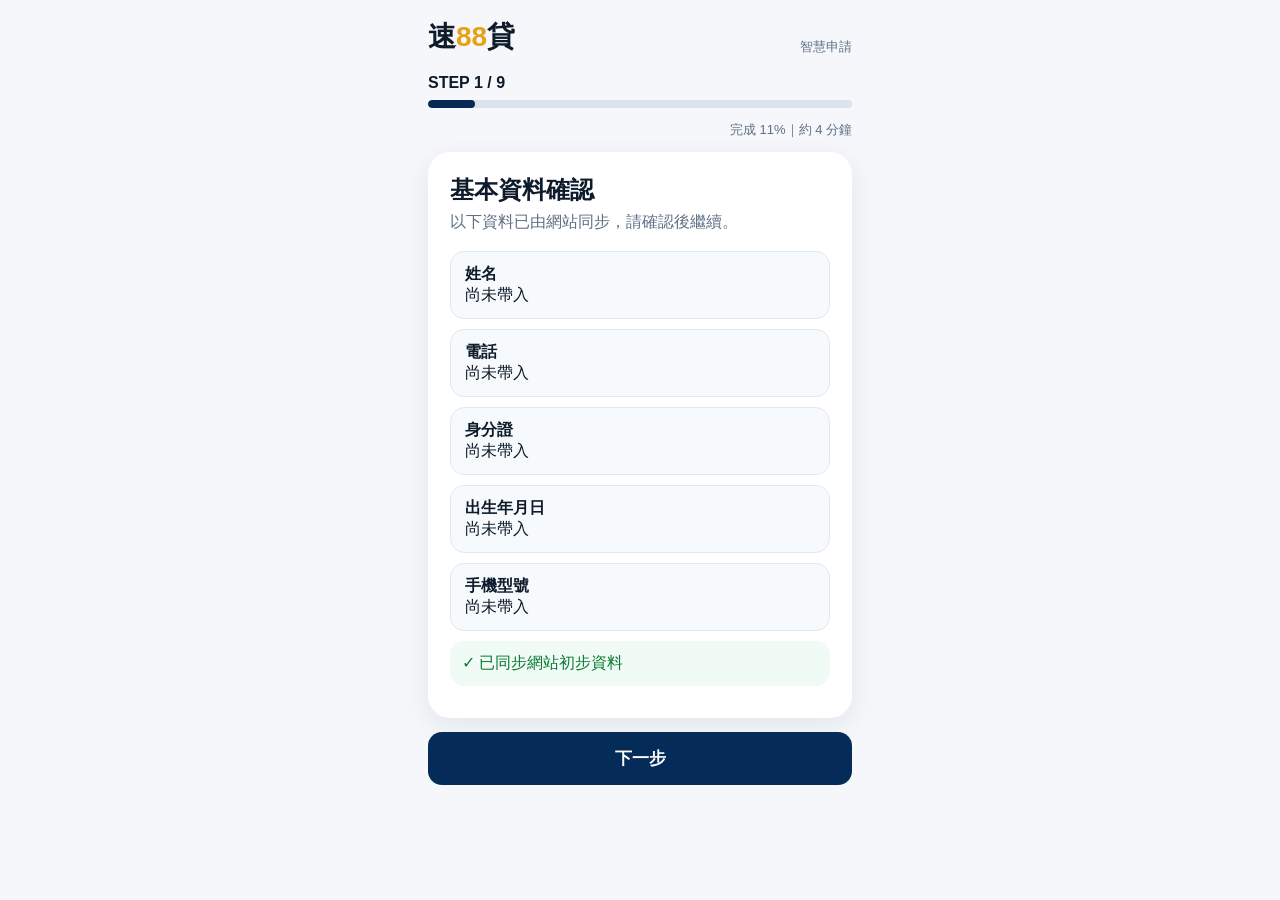
==== apply.html @ 1b544bdb "Add files via upload" ====
<!doctype html><html lang="zh-Hant"><head><meta charset="utf-8"><meta name="viewport" content="width=device-width,initial-scale=1"><title>速88貸｜智慧申請</title><link rel="stylesheet" href="css/app.css"><script src="https://static.line-scdn.net/liff/edge/2/sdk.js"></script></head><body><main class="app"><header><div class="brand"><b>速<span>88</span>貸</b><small>智慧申請</small></div><div class="stepText" id="stepText">STEP 1 / 9</div><div class="bar"><i id="bar"></i></div><p id="timeHint">完成 11%｜約 3 分鐘</p></header><section id="page" class="card"></section><nav class="actions"><button id="prev" class="ghost">上一步</button><button id="next">下一步</button></nav></main><script src="js/apply.js"></script></body></html>
---- css/app.css ----
*{box-sizing:border-box}body{margin:0;background:#f5f7fb;color:#0d1b2a;font-family:-apple-system,BlinkMacSystemFont,"Noto Sans TC","Microsoft JhengHei",sans-serif}.app{max-width:460px;margin:0 auto;min-height:100vh;padding:18px}.brand{display:flex;justify-content:space-between;align-items:end}.brand b{font-size:28px}.brand span{color:#e6a215}.brand small{color:#607086}.stepText{font-weight:700;margin-top:18px}.bar{height:8px;background:#dce3ec;border-radius:99px;overflow:hidden;margin-top:8px}.bar i{display:block;height:100%;width:11%;background:#072a55;border-radius:99px;transition:.25s}#timeHint{font-size:13px;color:#607086;text-align:right}.card{background:#fff;border-radius:22px;padding:22px;box-shadow:0 8px 28px rgba(13,27,42,.08);min-height:560px}.title{font-size:24px;font-weight:800;margin:0 0 6px}.sub{color:#607086;margin:0 0 18px}.field{margin:14px 0}.field label{display:block;font-weight:700;margin-bottom:7px}.field input,.field select,.field textarea{width:100%;border:1px solid #d8e0ea;border-radius:12px;padding:13px 14px;font-size:16px;background:#fff}.readonly{background:#f7fafc;border:1px solid #e1e8f0;border-radius:14px;padding:12px 14px;margin:10px 0}.row{display:grid;grid-template-columns:1fr 1fr;gap:10px}.upload{border:1.5px dashed #b7c5d7;border-radius:16px;padding:14px;margin:12px 0;display:flex;justify-content:space-between;align-items:center}.upload input{max-width:145px}.hint{background:#fff7e6;border:1px solid #f2ca7a;border-radius:14px;padding:12px;font-size:14px;color:#6f4b00}.ok{background:#effbf4;color:#0b7a34;border-radius:14px;padding:12px;margin:10px 0}.actions{display:flex;gap:10px;margin-top:14px}button{border:0;border-radius:14px;padding:15px 18px;font-size:17px;font-weight:800;background:#052b59;color:#fff;flex:1}.ghost{background:#fff;color:#052b59;border:1px solid #d8e0ea}.done{text-align:center;padding-top:70px}.check{font-size:76px;color:#11a64a}.list li{margin:10px 0}.mini{font-size:13px;color:#607086}.contact{border:1px solid #e1e8f0;border-radius:16px;padding:12px;margin:10px 0}
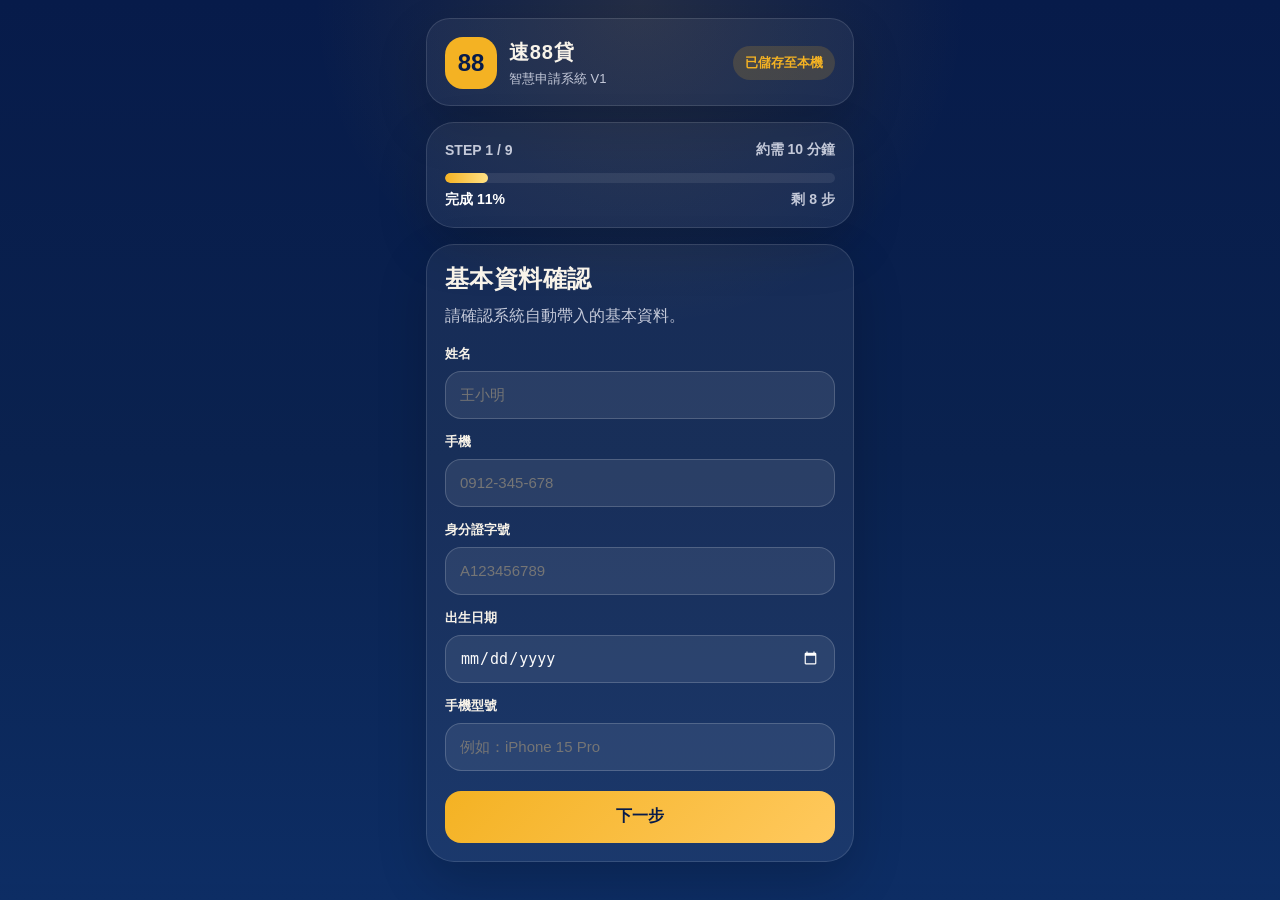
==== commit 00b88175: "建立速88貸智慧申請系統 V1" ====
--- a/apply.html
+++ b/apply.html
@@ -1 +1,120 @@
-<!doctype html><html lang="zh-Hant"><head><meta charset="utf-8"><meta name="viewport" content="width=device-width,initial-scale=1"><title>速88貸｜智慧申請</title><link rel="stylesheet" href="css/app.css"><script src="https://static.line-scdn.net/liff/edge/2/sdk.js"></script></head><body><main class="app"><header><div class="brand"><b>速<span>88</span>貸</b><small>智慧申請</small></div><div class="stepText" id="stepText">STEP 1 / 9</div><div class="bar"><i id="bar"></i></div><p id="timeHint">完成 11%｜約 3 分鐘</p></header><section id="page" class="card"></section><nav class="actions"><button id="prev" class="ghost">上一步</button><button id="next">下一步</button></nav></main><script src="js/apply.js"></script></body></html>
+﻿<!doctype html>
+<html lang="zh-Hant">
+<head>
+  <meta charset="utf-8" />
+  <meta name="viewport" content="width=device-width, initial-scale=1.0" />
+  <title>速88貸｜智慧申請</title>
+  <link rel="stylesheet" href="css/apply.css" />
+</head>
+<body>
+  <main class="app-shell">
+    <header class="app-bar">
+      <div class="brand"><span class="brand-mark">88</span><div><div class="brand-title">速88貸</div><div class="brand-subtitle">智慧申請系統 V1</div></div></div>
+      <div class="status-chip">已儲存至本機</div>
+    </header>
+
+    <section class="progress-panel">
+      <div class="progress-title"><span id="stepText">STEP 1 / 9</span><span id="timeText">約需 10 分鐘</span></div>
+      <div class="progress-bar"><div id="progressFill"></div></div>
+      <div class="progress-meta"><span id="progressPercent">完成 11%</span><span id="progressRemain">剩 8 步</span></div>
+    </section>
+
+    <form id="applyForm" class="form-card" autocomplete="on">
+      <section class="step-panel active" data-step="1">
+        <div class="step-header"><h1>基本資料確認</h1><p>請確認系統自動帶入的基本資料。</p></div>
+        <div class="field-grid">
+          <label>姓名<input type="text" name="name" placeholder="王小明" required></label>
+          <label>手機<input type="tel" name="phone" placeholder="0912-345-678" required></label>
+          <label>身分證字號<input type="text" name="idNumber" placeholder="A123456789" required></label>
+          <label>出生日期<input type="date" name="birthday" required></label>
+          <label>手機型號<input type="text" name="phoneModel" placeholder="例如：iPhone 15 Pro" required></label>
+        </div>
+      </section>
+
+      <section class="step-panel" data-step="2">
+        <div class="step-header"><h1>居住資料</h1><p>請填寫目前居住狀況與聯絡地址。</p></div>
+        <div class="field-grid">
+          <label>LINE ID<input type="text" name="lineId" placeholder="例：@abc123"></label>
+          <label>現居地址<input type="text" name="currentAddress" placeholder="請輸入現居地址" required></label>
+          <label>戶籍地址<input type="text" name="registeredAddress" placeholder="請輸入戶籍地址" required></label>
+          <div class="choice-block"><span>地址類型</span><div class="radio-group"><label><input type="radio" name="housingType" value="自有" required>自有</label><label><input type="radio" name="housingType" value="租屋">租屋</label></div></div>
+        </div>
+      </section>
+
+      <section class="step-panel" data-step="3">
+        <div class="step-header"><h1>工作資料</h1><p>請提供目前任職資訊。</p></div>
+        <div class="field-grid">
+          <label>公司名稱<input type="text" name="company" placeholder="請輸入公司名稱" required></label>
+          <label>公司電話<input type="tel" name="companyPhone" placeholder="例：02-1234-5678"></label>
+          <label>工作職位<input type="text" name="jobTitle" placeholder="請輸入職稱" required></label>
+          <label>公司地址<input type="text" name="companyAddress" placeholder="請輸入公司地址"></label>
+          <label>月收入<select name="income" required><option value="">請選擇</option><option value="30000以下">30,000 以下</option><option value="30000-50000">30,000 - 50,000</option><option value="50000-80000">50,000 - 80,000</option><option value="80000以上">80,000 以上</option></select></label>
+        </div>
+      </section>
+
+      <section class="step-panel" data-step="4">
+        <div class="step-header"><h1>撥款帳戶確認</h1><p>核准後款項將匯入此帳戶。</p></div>
+        <div class="field-grid">
+          <label>銀行<select name="bank" required><option value="">請選擇銀行</option><option value="004 台灣銀行">004 台灣銀行</option><option value="005 土地銀行">005 土地銀行</option><option value="006 合作金庫">006 合作金庫</option><option value="007 第一銀行">007 第一銀行</option><option value="008 華南銀行">008 華南銀行</option><option value="009 彰化銀行">009 彰化銀行</option><option value="012 台北富邦">012 台北富邦</option><option value="013 國泰世華">013 國泰世華</option><option value="822 中國信託">822 中國信託</option><option value="812 台新銀行">812 台新銀行</option></select></label>
+          <label>分行名稱<input type="text" name="bankBranch" placeholder="請輸入分行名稱" required></label>
+          <label>帳號<input type="text" name="bankAccount" placeholder="請輸入帳號" inputmode="numeric" required></label>
+          <label>戶名<input type="text" name="bankOwner" placeholder="請輸入收款戶名" required></label>
+          <div class="upload-block"><span>上傳銀行帳戶封面照</span><input type="file" name="bankCover" accept="image/*" capture="environment"></div>
+        </div>
+      </section>
+
+      <section class="step-panel" data-step="5">
+        <div class="step-header"><h1>緊急聯絡人</h1><p>請提供最少 2 位緊急聯絡人。</p></div>
+        <div class="contact-grid" id="contactArea"></div>
+      </section>
+
+      <section class="step-panel" data-step="6">
+        <div class="step-header"><h1>身分驗證</h1><p>請上傳證件照片，支援拍照上傳。</p></div>
+        <div class="upload-grid">
+          <label class="upload-card">身分證正面<input type="file" name="idFront" accept="image/*" capture="environment"></label>
+          <label class="upload-card">身分證反面<input type="file" name="idBack" accept="image/*" capture="environment"></label>
+          <label class="upload-card">手持身分證自拍<input type="file" name="idSelfie" accept="image/*" capture="user"></label>
+        </div>
+      </section>
+
+      <section class="step-panel" data-step="7">
+        <div class="step-header"><h1>手機驗證</h1><p>請上傳手機截圖或拍照檢核清單。</p></div>
+        <div class="phone-grid" id="phoneShotArea"></div>
+      </section>
+
+      <section class="step-panel" data-step="8">
+        <div class="step-header"><h1>確認送出</h1><p>請再確認所有資料後送出申請。</p></div>
+        <div class="review-card">
+          <p>請確認以下資訊已完整填寫：</p>
+          <ul>
+            <li>基本資料</li>
+            <li>居住資料</li>
+            <li>工作資料</li>
+            <li>撥款帳戶</li>
+            <li>緊急聯絡人</li>
+            <li>身分驗證</li>
+            <li>手機驗證</li>
+          </ul>
+        </div>
+        <label class="agree"><input type="checkbox" name="agree" required>我已確認資料正確，並同意本次申辦資料使用。</label>
+      </section>
+
+      <section class="step-panel success-panel" data-step="9">
+        <div class="success-box">
+          <div class="success-icon">✓</div>
+          <h1>申請完成</h1>
+          <p>恭喜！您的申請已送出，專員將儘速審核。</p>
+          <div class="case-number" id="caseNumber">案件編號 SU-000000</div>
+          <p class="note">請留意 LINE 或手機簡訊通知，最快今日完成審核。</p>
+        </div>
+      </section>
+
+      <div class="action-bar">
+        <button type="button" id="prevBtn" class="ghost">上一步</button>
+        <button type="button" id="nextBtn" class="primary">下一步</button>
+      </div>
+    </form>
+  </main>
+  <script src="js/apply.js"></script>
+</body>
+</html>
--- a/css/apply.css
+++ b/css/apply.css
@@ -0,0 +1,354 @@
+﻿:root {
+  color-scheme: dark;
+  --bg: #071B4A;
+  --panel: #0E255E;
+  --panel-soft: #132F74;
+  --gold: #F4B223;
+  --text: #F8F3E9;
+  --muted: #C4C9D9;
+  --border: rgba(244, 178, 35, 0.18);
+  --shadow: 0 20px 50px rgba(0, 0, 0, 0.18);
+}
+* {
+  box-sizing: border-box;
+}
+html, body {
+  margin: 0;
+  min-height: 100%;
+  font-family: "Noto Sans TC", "Segoe UI", sans-serif;
+  background: radial-gradient(circle at top, rgba(244,178,35,0.12), transparent 30%), linear-gradient(180deg, #071B4A 0%, #0A224F 52%, #0D2D64 100%);
+  color: var(--text);
+}
+body {
+  padding: 0 0 22px;
+}
+.app-shell {
+  width: min(460px, 100%);
+  margin: 0 auto;
+  padding: 18px 16px 0;
+}
+.app-bar {
+  display: flex;
+  justify-content: space-between;
+  align-items: center;
+  gap: 14px;
+  padding: 18px 18px 16px;
+  border-radius: 24px;
+  background: rgba(255,255,255,0.05);
+  border: 1px solid rgba(255,255,255,0.12);
+  box-shadow: var(--shadow);
+}
+.brand {
+  display: flex;
+  align-items: center;
+  gap: 12px;
+}
+.brand-mark {
+  width: 52px;
+  height: 52px;
+  border-radius: 18px;
+  display: grid;
+  place-items: center;
+  font-size: 24px;
+  font-weight: 900;
+  color: var(--bg);
+  background: var(--gold);
+}
+.brand-title {
+  font-size: 20px;
+  letter-spacing: 0.04em;
+  font-weight: 800;
+}
+.brand-subtitle {
+  font-size: 13px;
+  color: var(--muted);
+  margin-top: 4px;
+}
+.status-chip {
+  padding: 8px 12px;
+  border-radius: 999px;
+  background: rgba(244,178,35,0.16);
+  color: var(--gold);
+  font-size: 13px;
+  font-weight: 700;
+}
+.progress-panel,
+.form-card {
+  margin-top: 16px;
+  border-radius: 28px;
+  padding: 18px;
+  background: rgba(255,255,255,0.06);
+  border: 1px solid rgba(255,255,255,0.12);
+  box-shadow: var(--shadow);
+}
+.progress-title,
+.progress-meta {
+  display: flex;
+  justify-content: space-between;
+  gap: 12px;
+  align-items: center;
+  font-size: 14px;
+  color: var(--muted);
+  font-weight: 700;
+}
+.progress-bar {
+  height: 10px;
+  border-radius: 999px;
+  background: rgba(255,255,255,0.08);
+  overflow: hidden;
+  margin: 14px 0 8px;
+}
+.progress-bar div {
+  height: 100%;
+  width: 0;
+  background: linear-gradient(90deg, #F4B223, #FFE185);
+  border-radius: 999px;
+  transition: width 0.28s ease;
+}
+.progress-meta span:first-child {
+  color: #FFFFFF;
+}
+.step-panel {
+  display: none;
+  animation: slideIn 0.28s ease;
+}
+.step-panel.active {
+  display: block;
+}
+@keyframes slideIn {
+  from { opacity: 0; transform: translateY(12px); }
+  to { opacity: 1; transform: translateY(0); }
+}
+.step-header h1 {
+  margin: 0;
+  font-size: 24px;
+  letter-spacing: 0.02em;
+}
+.step-header p {
+  margin: 8px 0 0;
+  color: var(--muted);
+  line-height: 1.6;
+}
+.field-grid,
+.contact-grid,
+.phone-grid,
+.upload-grid {
+  display: grid;
+  gap: 14px;
+  margin-top: 16px;
+}
+.field-grid label,
+.upload-card,
+.upload-block {
+  display: block;
+}
+label {
+  font-size: 13px;
+  color: var(--text);
+  font-weight: 700;
+}
+input[type="text"],
+input[type="tel"],
+input[type="date"],
+select {
+  width: 100%;
+  min-height: 48px;
+  margin-top: 8px;
+  border: 1px solid rgba(255,255,255,0.18);
+  border-radius: 16px;
+  background: rgba(255,255,255,0.08);
+  color: #FBFBFB;
+  padding: 0 14px;
+  font-size: 15px;
+}
+input:focus,
+select:focus {
+  outline: 2px solid rgba(244,178,35,0.25);
+  border-color: rgba(244,178,35,0.6);
+}
+select {
+  appearance: none;
+}
+.choice-block span,
+.review-card p {
+  color: var(--muted);
+  font-size: 14px;
+}
+.radio-group {
+  display: flex;
+  gap: 10px;
+  margin-top: 10px;
+}
+.radio-group label {
+  flex: 1;
+  background: rgba(255,255,255,0.06);
+  border: 1px solid rgba(255,255,255,0.14);
+  border-radius: 16px;
+  padding: 14px 16px;
+  cursor: pointer;
+  font-weight: 700;
+}
+.radio-group input {
+  margin-right: 8px;
+}
+.upload-block,
+.upload-card {
+  position: relative;
+  border-radius: 20px;
+  background: rgba(255,255,255,0.05);
+  border: 1px dashed rgba(255,255,255,0.20);
+  padding: 18px 16px;
+  color: var(--text);
+  overflow: hidden;
+}
+.upload-block span {
+  display: block;
+  font-size: 15px;
+  margin-bottom: 10px;
+}
+.upload-block input,
+.upload-card input {
+  position: absolute;
+  inset: 0;
+  opacity: 0;
+  width: 100%;
+  height: 100%;
+  cursor: pointer;
+}
+.upload-card {
+  min-height: 110px;
+}
+.contact-grid .contact-card,
+.phone-grid .phone-card,
+.review-card,
+.success-box {
+  border-radius: 22px;
+  background: rgba(255,255,255,0.07);
+  border: 1px solid rgba(255,255,255,0.16);
+  padding: 18px;
+}
+.contact-card h2,
+.phone-card h2 {
+  margin: 0 0 12px;
+  font-size: 16px;
+}
+.contact-card label,
+.phone-card label {
+  display: block;
+  font-size: 13px;
+  margin-top: 10px;
+}
+.contact-card input,
+.phone-card input {
+  width: 100%;
+  min-height: 46px;
+  margin-top: 8px;
+  border-radius: 14px;
+  border: 1px solid rgba(255,255,255,0.14);
+  background: rgba(255,255,255,0.06);
+  color: #fff;
+  padding: 0 12px;
+}
+.phone-grid {
+  grid-template-columns: 1fr;
+}
+.phone-card {
+  display: grid;
+  gap: 12px;
+}
+.phone-card label {
+  border: 1px dashed rgba(255,255,255,0.20);
+  border-radius: 18px;
+  padding: 16px;
+  cursor: pointer;
+  position: relative;
+}
+.phone-card input {
+  position: absolute;
+  inset: 0;
+  opacity: 0;
+  cursor: pointer;
+}
+.phone-card .file-note {
+  color: var(--muted);
+  font-size: 13px;
+}
+.review-card ul {
+  margin: 12px 0 0;
+  padding-left: 20px;
+  color: var(--text);
+  line-height: 1.75;
+}
+.agree {
+  display: flex;
+  align-items: flex-start;
+  gap: 12px;
+  margin-top: 20px;
+  font-size: 14px;
+  color: var(--text);
+}
+.agree input {
+  margin-top: 4px;
+}
+.action-bar {
+  display: flex;
+  gap: 12px;
+  margin-top: 20px;
+}
+button {
+  flex: 1;
+  border: none;
+  border-radius: 16px;
+  min-height: 52px;
+  font-size: 16px;
+  font-weight: 800;
+  cursor: pointer;
+}
+button.primary {
+  background: linear-gradient(135deg, #F4B223, #FFC95E);
+  color: #071B4A;
+}
+button.ghost {
+  background: rgba(255,255,255,0.08);
+  color: #FFF;
+}
+button:disabled {
+  opacity: 0.5;
+  cursor: not-allowed;
+}
+.success-panel {
+  text-align: center;
+}
+.success-box {
+  padding: 32px 24px;
+}
+.success-icon {
+  width: 84px;
+  height: 84px;
+  border-radius: 50%;
+  display: grid;
+  place-items: center;
+  margin: 0 auto 20px;
+  background: rgba(244,178,35,0.2);
+  color: var(--gold);
+  font-size: 42px;
+}
+.success-box h1 {
+  margin: 0;
+  font-size: 26px;
+}
+.success-box p,
+.note {
+  margin: 12px 0 0;
+  color: var(--muted);
+  line-height: 1.7;
+}
+.case-number {
+  margin: 18px 0 0;
+  font-weight: 900;
+  color: #fff;
+}
+@media (max-width: 420px) {
+  .app-shell { padding: 14px 12px 0; }
+  .action-bar { flex-direction: column; }
+}
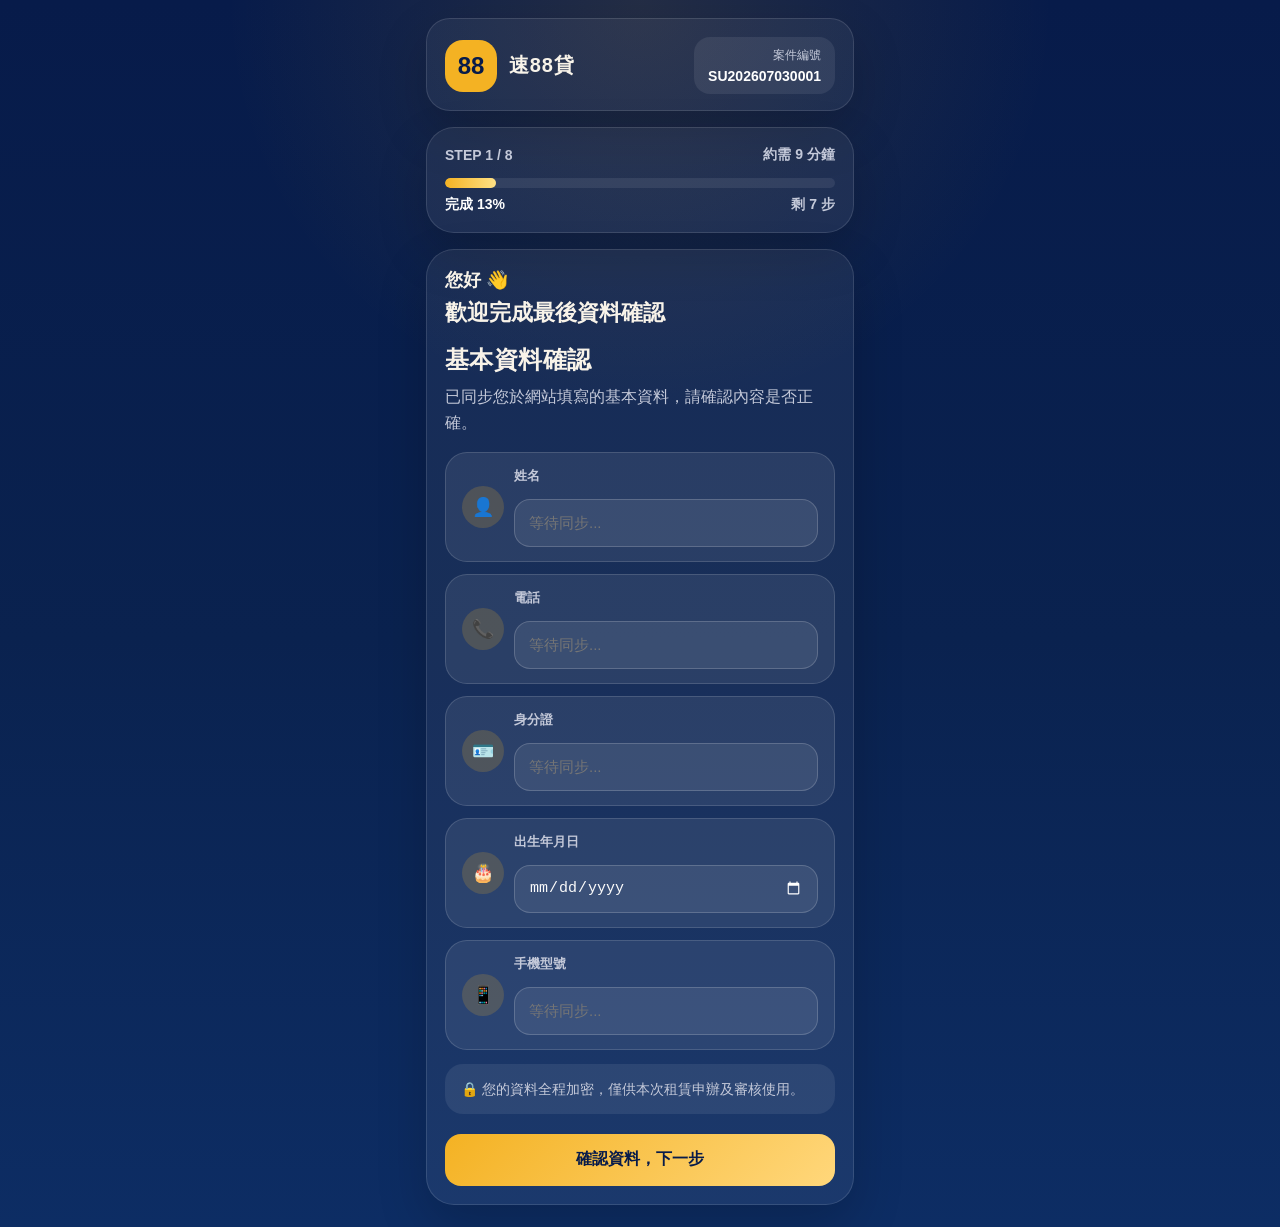
==== commit dd231dfb: "優化基本資料確認頁" ====
--- a/apply.html
+++ b/apply.html
@@ -9,25 +9,44 @@
 <body>
   <main class="app-shell">
     <header class="app-bar">
-      <div class="brand"><span class="brand-mark">88</span><div><div class="brand-title">速88貸</div><div class="brand-subtitle">智慧申請系統 V1</div></div></div>
-      <div class="status-chip">已儲存至本機</div>
+      <div class="brand"><span class="brand-mark">88</span><div><div class="brand-title">速88貸</div></div></div>
+      <div class="case-chip"><span class="case-label">案件編號</span><strong class="case-value">SU202607030001</strong></div>
     </header>
 
     <section class="progress-panel">
-      <div class="progress-title"><span id="stepText">STEP 1 / 9</span><span id="timeText">約需 10 分鐘</span></div>
+      <div class="progress-title"><span id="stepText">STEP 1 / 8</span><span id="timeText">約需 10 分鐘</span></div>
       <div class="progress-bar"><div id="progressFill"></div></div>
-      <div class="progress-meta"><span id="progressPercent">完成 11%</span><span id="progressRemain">剩 8 步</span></div>
+      <div class="progress-meta"><span id="progressPercent">完成 11%</span><span id="progressRemain">剩 7 步</span></div>
     </section>
 
     <form id="applyForm" class="form-card" autocomplete="on">
       <section class="step-panel active" data-step="1">
-        <div class="step-header"><h1>基本資料確認</h1><p>請確認系統自動帶入的基本資料。</p></div>
-        <div class="field-grid">
-          <label>姓名<input type="text" name="name" placeholder="王小明" required></label>
-          <label>手機<input type="tel" name="phone" placeholder="0912-345-678" required></label>
-          <label>身分證字號<input type="text" name="idNumber" placeholder="A123456789" required></label>
-          <label>出生日期<input type="date" name="birthday" required></label>
-          <label>手機型號<input type="text" name="phoneModel" placeholder="例如：iPhone 15 Pro" required></label>
+        <div class="welcome-panel">
+          <p class="welcome-greeting">您好 👋</p>
+          <h2>歡迎完成最後資料確認</h2>
+        </div>
+        <div class="step-header"><h1>基本資料確認</h1><p>已同步您於網站填寫的基本資料，請確認內容是否正確。</p></div>
+        <div class="field-grid info-list">
+          <div class="info-row">
+            <div class="row-icon">👤</div>
+            <label><span>姓名</span><input type="text" name="name" placeholder="等待同步..." required></label>
+          </div>
+          <div class="info-row">
+            <div class="row-icon">📞</div>
+            <label><span>電話</span><input type="tel" name="phone" placeholder="等待同步..." required></label>
+          </div>
+          <div class="info-row">
+            <div class="row-icon">🪪</div>
+            <label><span>身分證</span><input type="text" name="idNumber" placeholder="等待同步..." required></label>
+          </div>
+          <div class="info-row">
+            <div class="row-icon">🎂</div>
+            <label><span>出生年月日</span><input type="date" name="birthday" placeholder="等待同步..." required></label>
+          </div>
+          <div class="info-row">
+            <div class="row-icon">📱</div>
+            <label><span>手機型號</span><input type="text" name="phoneModel" placeholder="等待同步..." required></label>
+          </div>
         </div>
       </section>
 
@@ -109,9 +128,10 @@
         </div>
       </section>
 
+      <div class="security-note">🔒 您的資料全程加密，僅供本次租賃申辦及審核使用。</div>
       <div class="action-bar">
         <button type="button" id="prevBtn" class="ghost">上一步</button>
-        <button type="button" id="nextBtn" class="primary">下一步</button>
+        <button type="button" id="nextBtn" class="primary">確認資料，下一步</button>
       </div>
     </form>
   </main>
--- a/css/apply.css
+++ b/css/apply.css
@@ -64,13 +64,23 @@
   color: var(--muted);
   margin-top: 4px;
 }
-.status-chip {
-  padding: 8px 12px;
-  border-radius: 999px;
-  background: rgba(244,178,35,0.16);
-  color: var(--gold);
-  font-size: 13px;
-  font-weight: 700;
+.case-chip {
+  display: flex;
+  flex-direction: column;
+  align-items: flex-end;
+  gap: 4px;
+  padding: 10px 14px;
+  border-radius: 16px;
+  background: rgba(255,255,255,0.08);
+}
+.case-label {
+  font-size: 12px;
+  color: var(--muted);
+}
+.case-value {
+  font-size: 14px;
+  font-weight: 800;
+  color: #FFF;
 }
 .progress-panel,
 .form-card {
@@ -129,6 +139,28 @@
   color: var(--muted);
   line-height: 1.6;
 }
+.welcome-panel {
+  margin-bottom: 18px;
+}
+.welcome-greeting {
+  margin: 0;
+  font-size: 18px;
+  font-weight: 700;
+}
+.welcome-panel h2 {
+  margin: 8px 0 0;
+  font-size: 22px;
+  line-height: 1.2;
+}
+.security-note {
+  margin-top: 14px;
+  padding: 14px 16px;
+  border-radius: 18px;
+  background: rgba(255,255,255,0.08);
+  color: var(--muted);
+  font-size: 14px;
+  line-height: 1.6;
+}
 .field-grid,
 .contact-grid,
 .phone-grid,
@@ -146,6 +178,50 @@
   font-size: 13px;
   color: var(--text);
   font-weight: 700;
+}
+.info-list {
+  display: grid;
+  gap: 12px;
+  margin-top: 16px;
+}
+.info-row {
+  display: grid;
+  grid-template-columns: 42px 1fr;
+  align-items: center;
+  gap: 10px;
+  padding: 14px 16px;
+  border-radius: 22px;
+  background: rgba(255,255,255,0.08);
+  border: 1px solid rgba(255,255,255,0.14);
+}
+.row-icon {
+  width: 42px;
+  height: 42px;
+  border-radius: 50%;
+  display: grid;
+  place-items: center;
+  background: rgba(244,178,35,0.18);
+  color: var(--gold);
+  font-size: 18px;
+}
+.info-row label {
+  margin: 0;
+}
+.info-row label span {
+  display: block;
+  font-size: 13px;
+  margin-bottom: 6px;
+  color: var(--muted);
+}
+.info-row input {
+  width: 100%;
+  min-height: 46px;
+  border: 1px solid rgba(255,255,255,0.16);
+  border-radius: 16px;
+  background: rgba(255,255,255,0.04);
+  color: #FBFBFB;
+  padding: 0 14px;
+  font-size: 15px;
 }
 input[type="text"],
 input[type="tel"],
@@ -305,7 +381,7 @@
   cursor: pointer;
 }
 button.primary {
-  background: linear-gradient(135deg, #F4B223, #FFC95E);
+  background: linear-gradient(135deg, #F4B223, #FFD77B);
   color: #071B4A;
 }
 button.ghost {
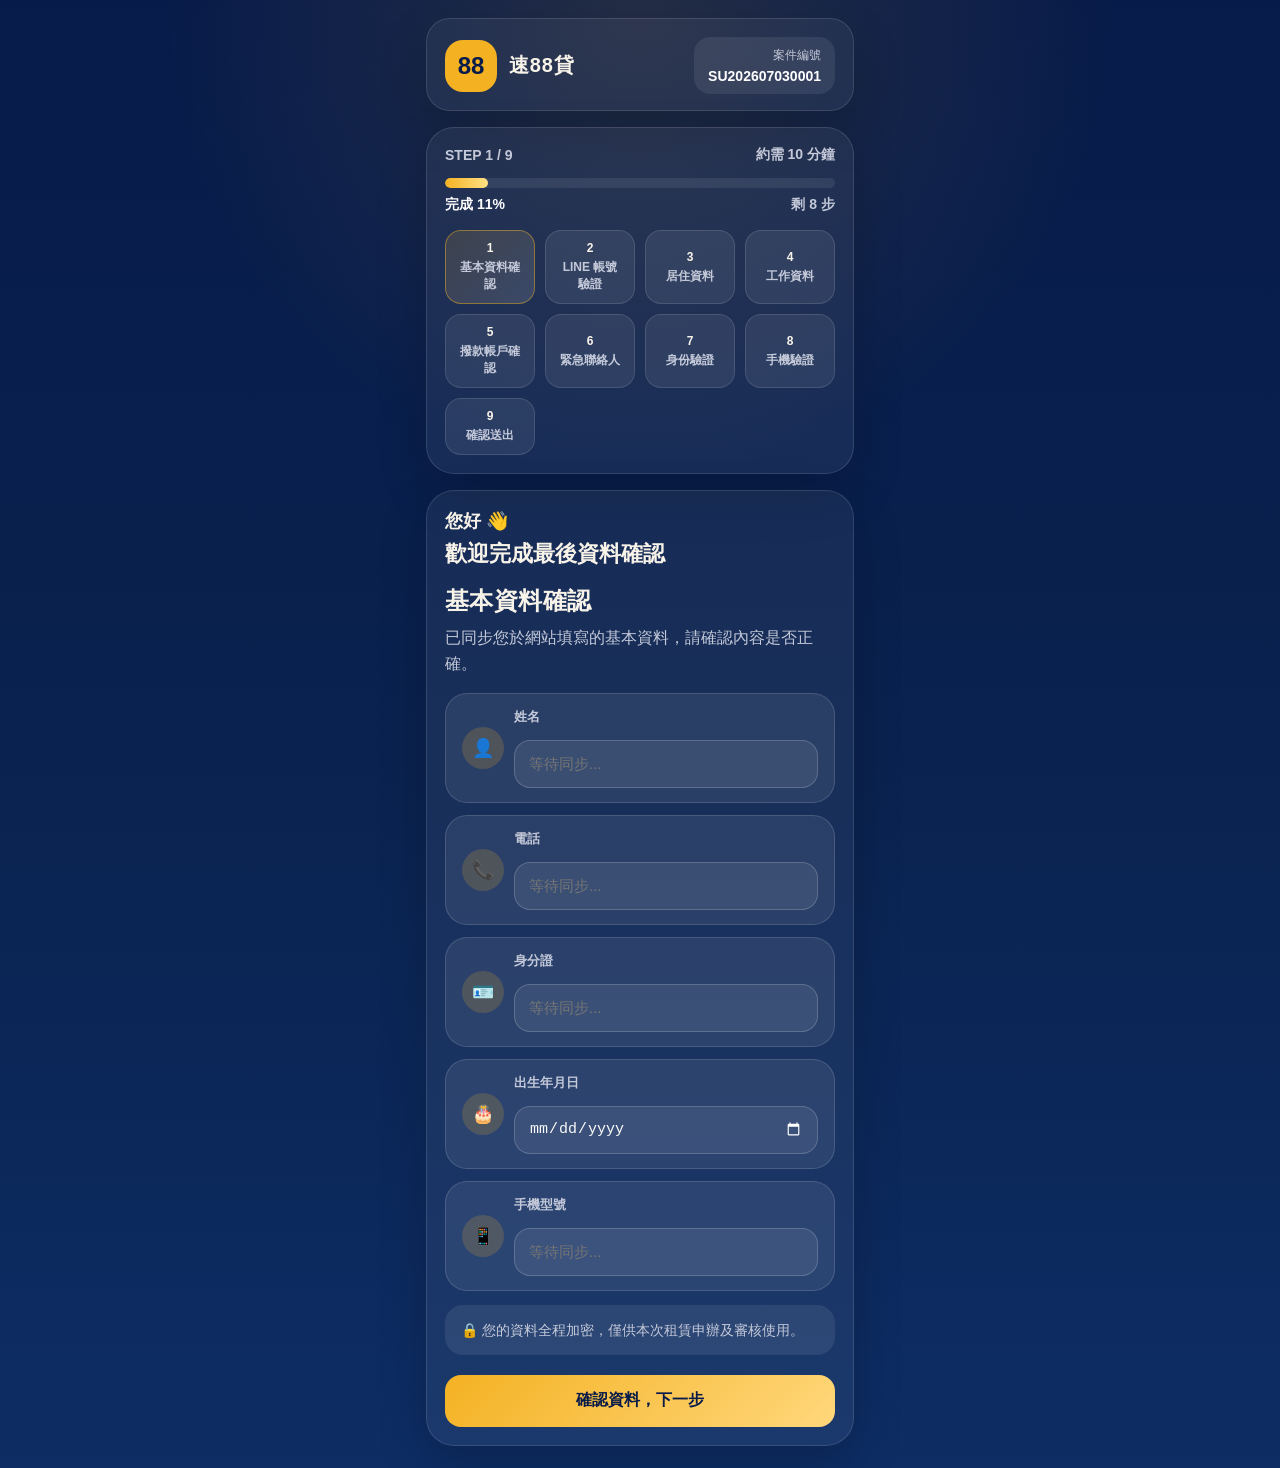
==== commit f1d85fd9: "更新LIFF九步驟流程" ====
--- a/apply.html
+++ b/apply.html
@@ -5,6 +5,7 @@
   <meta name="viewport" content="width=device-width, initial-scale=1.0" />
   <title>速88貸｜智慧申請</title>
   <link rel="stylesheet" href="css/apply.css" />
+  <script src="https://static.line-scdn.net/liff/edge/2/sdk.js"></script>
 </head>
 <body>
   <main class="app-shell">
@@ -14,9 +15,10 @@
     </header>
 
     <section class="progress-panel">
-      <div class="progress-title"><span id="stepText">STEP 1 / 8</span><span id="timeText">約需 10 分鐘</span></div>
+      <div class="progress-title"><span id="stepText">STEP 1 / 9</span><span id="timeText">約需 10 分鐘</span></div>
       <div class="progress-bar"><div id="progressFill"></div></div>
-      <div class="progress-meta"><span id="progressPercent">完成 11%</span><span id="progressRemain">剩 7 步</span></div>
+      <div class="progress-meta"><span id="progressPercent">完成 11%</span><span id="progressRemain">剩 8 步</span></div>
+      <div class="step-tabs" id="stepTabs"></div>
     </section>
 
     <form id="applyForm" class="form-card" autocomplete="on">
@@ -51,16 +53,33 @@
       </section>
 
       <section class="step-panel" data-step="2">
-        <div class="step-header"><h1>居住資料</h1><p>請填寫目前居住狀況與聯絡地址。</p></div>
-        <div class="field-grid">
-          <label>LINE ID<input type="text" name="lineId" placeholder="例：@abc123"></label>
-          <label>現居地址<input type="text" name="currentAddress" placeholder="請輸入現居地址" required></label>
-          <label>戶籍地址<input type="text" name="registeredAddress" placeholder="請輸入戶籍地址" required></label>
-          <div class="choice-block"><span>地址類型</span><div class="radio-group"><label><input type="radio" name="housingType" value="自有" required>自有</label><label><input type="radio" name="housingType" value="租屋">租屋</label></div></div>
+        <div class="step-header"><h1>LINE 帳號驗證</h1><p>請先完成 LINE 資料驗證，才能進行後續申請步驟。</p></div>
+        <div class="line-card">
+          <div class="line-card-top">
+            <div class="line-avatar"><img id="lineAvatarImg" alt="LINE Avatar"></div>
+            <div>
+              <p class="line-label">等待 LINE 授權...</p>
+              <p id="lineStatus" class="line-status">LINE 尚未驗證</p>
+            </div>
+          </div>
+          <div class="line-detail">
+            <div><span>LINE名稱</span><strong id="lineDisplayName">等待 LINE 授權...</strong></div>
+          </div>
+          <p id="lineError" class="line-error"></p>
+          <button type="button" id="lineVerifyBtn" class="secondary">重新同步 LINE</button>
         </div>
       </section>
 
       <section class="step-panel" data-step="3">
+        <div class="step-header"><h1>居住資料</h1><p>請填寫目前居住狀況與聯絡地址。</p></div>
+        <div class="field-grid">
+          <label>現居地址<input type="text" name="currentAddress" placeholder="請輸入現居地址" required></label>
+          <label>戶籍地址<input type="text" name="registeredAddress" placeholder="請輸入戶籍地址" required></label>
+          <div class="choice-block"><span>居住狀況</span><div class="radio-group"><label><input type="radio" name="housingType" value="自有" required>自有</label><label><input type="radio" name="housingType" value="租屋">租屋</label></div></div>
+        </div>
+      </section>
+
+      <section class="step-panel" data-step="4">
         <div class="step-header"><h1>工作資料</h1><p>請提供目前任職資訊。</p></div>
         <div class="field-grid">
           <label>公司名稱<input type="text" name="company" placeholder="請輸入公司名稱" required></label>
@@ -71,54 +90,44 @@
         </div>
       </section>
 
-      <section class="step-panel" data-step="4">
+      <section class="step-panel" data-step="5">
         <div class="step-header"><h1>撥款帳戶確認</h1><p>核准後款項將匯入此帳戶。</p></div>
         <div class="field-grid">
           <label>銀行<select name="bank" required><option value="">請選擇銀行</option><option value="004 台灣銀行">004 台灣銀行</option><option value="005 土地銀行">005 土地銀行</option><option value="006 合作金庫">006 合作金庫</option><option value="007 第一銀行">007 第一銀行</option><option value="008 華南銀行">008 華南銀行</option><option value="009 彰化銀行">009 彰化銀行</option><option value="012 台北富邦">012 台北富邦</option><option value="013 國泰世華">013 國泰世華</option><option value="822 中國信託">822 中國信託</option><option value="812 台新銀行">812 台新銀行</option></select></label>
           <label>分行名稱<input type="text" name="bankBranch" placeholder="請輸入分行名稱" required></label>
           <label>帳號<input type="text" name="bankAccount" placeholder="請輸入帳號" inputmode="numeric" required></label>
           <label>戶名<input type="text" name="bankOwner" placeholder="請輸入收款戶名" required></label>
-          <div class="upload-block"><span>上傳銀行帳戶封面照</span><input type="file" name="bankCover" accept="image/*" capture="environment"></div>
+          <div class="upload-block"><span>上傳銀行帳戶封面照</span><input type="file" name="bankCover" accept="image/*" capture="environment"><div class="file-status" data-file-status="bankCover">尚未上傳</div></div>
         </div>
+        <p class="reminder-text">款項將匯入此帳戶，若需變更請聯絡客服。</p>
       </section>
 
-      <section class="step-panel" data-step="5">
-        <div class="step-header"><h1>緊急聯絡人</h1><p>請提供最少 2 位緊急聯絡人。</p></div>
+      <section class="step-panel" data-step="6">
+        <div class="step-header"><h1>緊急聯絡人</h1><p>請提供三位緊急聯絡人，至少兩位家人與一位朋友。</p></div>
         <div class="contact-grid" id="contactArea"></div>
       </section>
 
-      <section class="step-panel" data-step="6">
-        <div class="step-header"><h1>身分驗證</h1><p>請上傳證件照片，支援拍照上傳。</p></div>
-        <div class="upload-grid">
-          <label class="upload-card">身分證正面<input type="file" name="idFront" accept="image/*" capture="environment"></label>
-          <label class="upload-card">身分證反面<input type="file" name="idBack" accept="image/*" capture="environment"></label>
-          <label class="upload-card">手持身分證自拍<input type="file" name="idSelfie" accept="image/*" capture="user"></label>
-        </div>
+      <section class="step-panel" data-step="7">
+        <div class="step-header"><h1>身份驗證</h1><p>請拍攝並上傳下列三張照片。</p></div>
+        <div class="upload-grid" id="idUploadArea"></div>
       </section>
 
-      <section class="step-panel" data-step="7">
-        <div class="step-header"><h1>手機驗證</h1><p>請上傳手機截圖或拍照檢核清單。</p></div>
+      <section class="step-panel" data-step="8">
+        <div class="step-header"><h1>手機驗證</h1><p>請拍攝下列手機畫面，完成後會顯示 ✅。</p></div>
         <div class="phone-grid" id="phoneShotArea"></div>
       </section>
 
-      <section class="step-panel" data-step="8">
-        <div class="step-header"><h1>確認送出</h1><p>請再確認所有資料後送出申請。</p></div>
+      <section class="step-panel" data-step="9">
+        <div class="step-header"><h1>確認送出</h1><p>所有資料確認完成後請送出申請。</p></div>
         <div class="review-card">
-          <p>請確認以下資訊已完整填寫：</p>
-          <ul>
-            <li>基本資料</li>
-            <li>居住資料</li>
-            <li>工作資料</li>
-            <li>撥款帳戶</li>
-            <li>緊急聯絡人</li>
-            <li>身分驗證</li>
-            <li>手機驗證</li>
-          </ul>
+          <p class="review-title">所有資料確認完成</p>
+          <p class="review-status">案件建立成功</p>
+          <div class="case-summary">案件編號：<strong>SU202607030001</strong></div>
         </div>
         <label class="agree"><input type="checkbox" name="agree" required>我已確認資料正確，並同意本次申辦資料使用。</label>
       </section>
 
-      <section class="step-panel success-panel" data-step="9">
+      <section class="step-panel success-panel" data-step="10">
         <div class="success-box">
           <div class="success-icon">✓</div>
           <h1>申請完成</h1>
--- a/css/apply.css
+++ b/css/apply.css
@@ -101,6 +101,32 @@
   color: var(--muted);
   font-weight: 700;
 }
+.step-tabs {
+  margin-top: 16px;
+  display: grid;
+  grid-template-columns: repeat(4, minmax(0, 1fr));
+  gap: 10px;
+}
+.step-tab {
+  padding: 10px 12px;
+  border-radius: 16px;
+  background: rgba(255,255,255,0.08);
+  border: 1px solid rgba(255,255,255,0.12);
+  color: var(--text);
+  font-size: 12px;
+  text-align: center;
+  cursor: pointer;
+  transition: background 0.2s ease, border-color 0.2s ease;
+}
+.step-tab.active {
+  background: linear-gradient(135deg, rgba(244,178,35,0.14), rgba(255,255,255,0.12));
+  border-color: rgba(244,178,35,0.45);
+}
+.step-tab span {
+  display: block;
+  margin-top: 4px;
+  color: var(--muted);
+}
 .progress-bar {
   height: 10px;
   border-radius: 999px;
@@ -168,6 +194,12 @@
   display: grid;
   gap: 14px;
   margin-top: 16px;
+}
+.contact-grid {
+  grid-template-columns: 1fr;
+}
+.upload-grid {
+  grid-template-columns: repeat(3, minmax(0, 1fr));
 }
 .field-grid label,
 .upload-card,
@@ -242,6 +274,83 @@
   outline: 2px solid rgba(244,178,35,0.25);
   border-color: rgba(244,178,35,0.6);
 }
+.line-card {
+  display: grid;
+  gap: 16px;
+  padding: 20px;
+  border-radius: 24px;
+  background: rgba(255,255,255,0.08);
+  border: 1px solid rgba(255,255,255,0.14);
+}
+.line-card-top {
+  display: flex;
+  gap: 14px;
+  align-items: center;
+}
+.line-avatar {
+  width: 56px;
+  height: 56px;
+  border-radius: 18px;
+  overflow: hidden;
+  background: rgba(255,255,255,0.12);
+  display: grid;
+  place-items: center;
+}
+.line-avatar img {
+  width: 100%;
+  height: 100%;
+  object-fit: cover;
+}
+.line-label {
+  margin: 0;
+  font-size: 15px;
+  color: #fff;
+  font-weight: 800;
+}
+.line-status {
+  margin: 6px 0 0;
+  font-size: 14px;
+  color: var(--muted);
+  font-weight: 700;
+}
+.line-error {
+  margin: 0;
+  color: #ff7a7a;
+  font-size: 13px;
+  min-height: 18px;
+}
+.line-status.verified {
+  color: #A7FF93;
+}
+.line-detail {
+  display: grid;
+  gap: 12px;
+}
+.line-detail div {
+  display: flex;
+  justify-content: space-between;
+  align-items: center;
+  padding: 14px 16px;
+  border-radius: 18px;
+  background: rgba(255,255,255,0.06);
+  border: 1px solid rgba(255,255,255,0.12);
+}
+.line-detail span {
+  color: var(--muted);
+  font-size: 13px;
+}
+.line-detail strong {
+  color: #fff;
+  font-size: 14px;
+}
+button.secondary {
+  background: rgba(255,255,255,0.1);
+  color: #fff;
+  border: 1px solid rgba(255,255,255,0.16);
+}
+button.secondary:disabled {
+  opacity: 0.5;
+}
 select {
   appearance: none;
 }
@@ -293,6 +402,16 @@
 }
 .upload-card {
   min-height: 110px;
+}
+.file-status {
+  margin-top: 10px;
+  font-size: 13px;
+  color: var(--muted);
+}
+.reminder-text {
+  margin-top: 10px;
+  color: var(--muted);
+  font-size: 14px;
 }
 .contact-grid .contact-card,
 .phone-grid .phone-card,
@@ -424,6 +543,11 @@
   font-weight: 900;
   color: #fff;
 }
+@media (max-width: 720px) {
+  .step-tabs { grid-template-columns: repeat(2, minmax(0, 1fr)); }
+  .upload-grid { grid-template-columns: 1fr; }
+}
+
 @media (max-width: 420px) {
   .app-shell { padding: 14px 12px 0; }
   .action-bar { flex-direction: column; }
